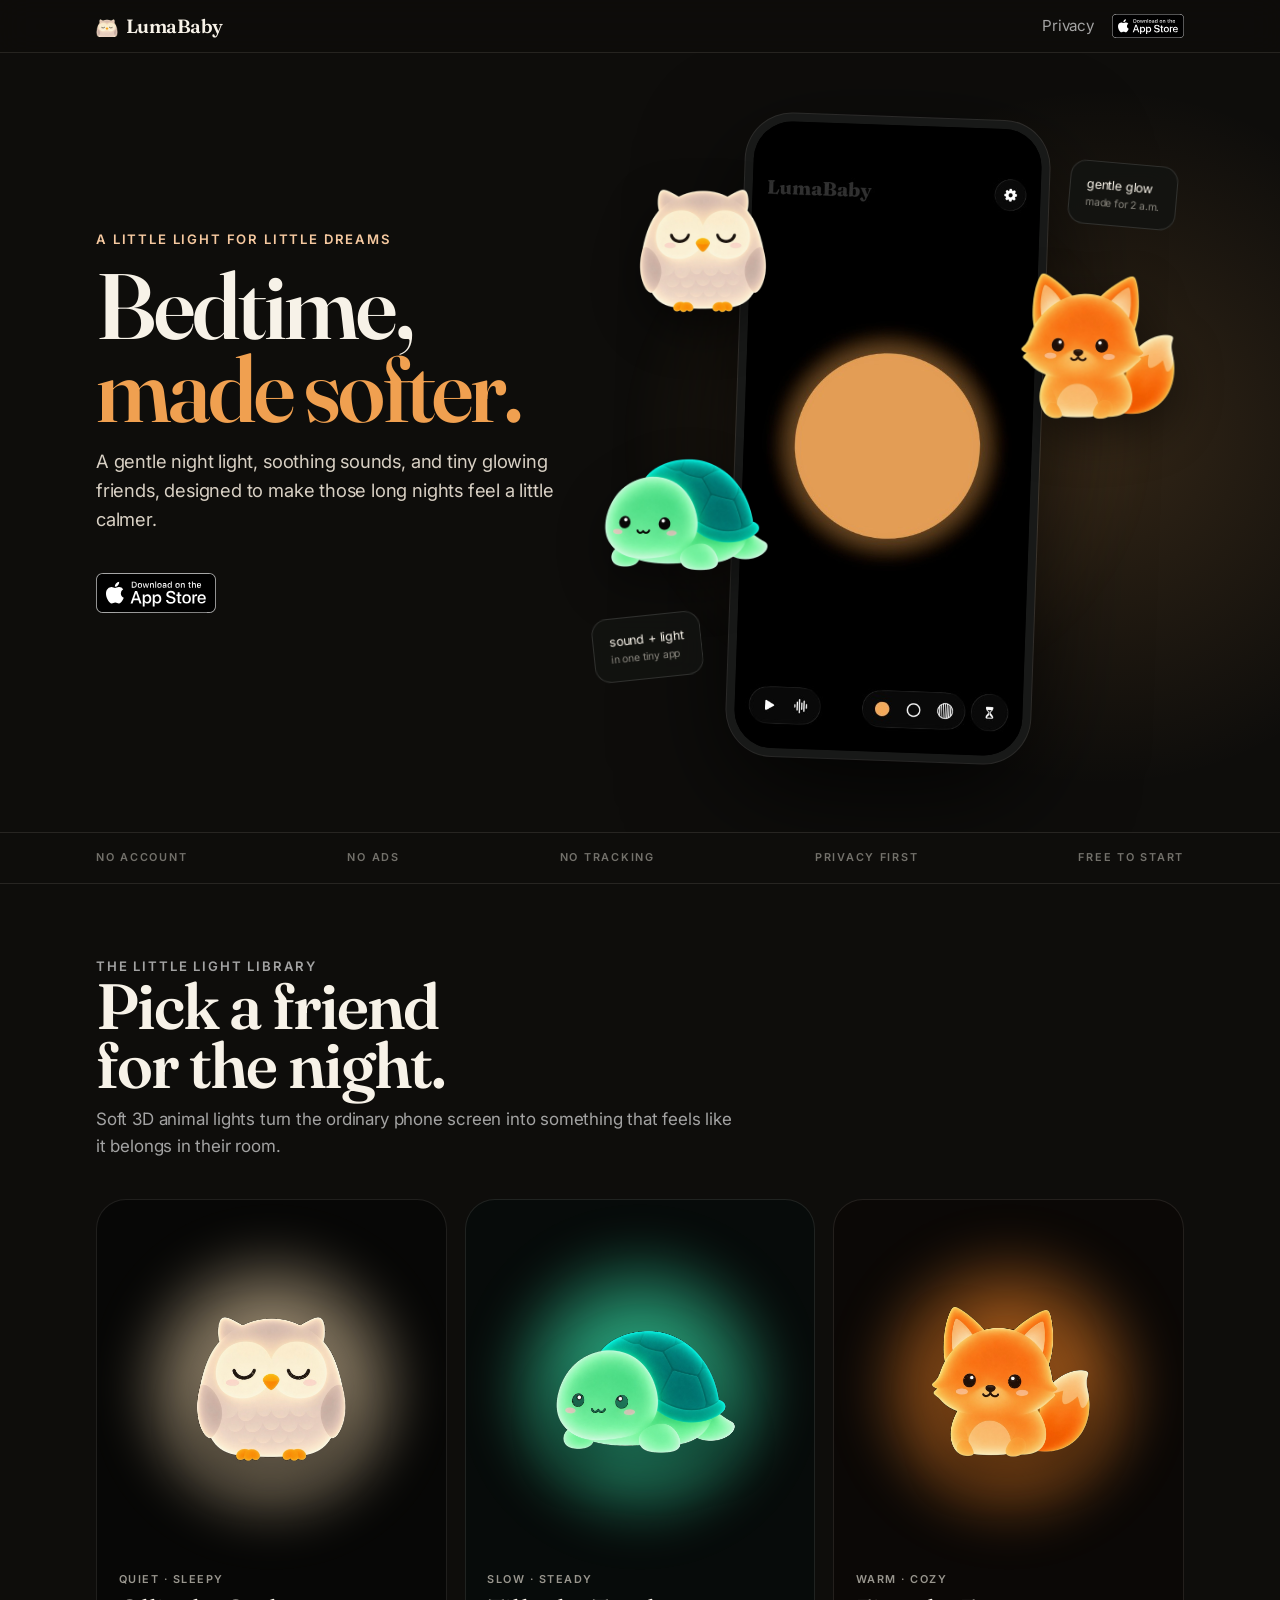
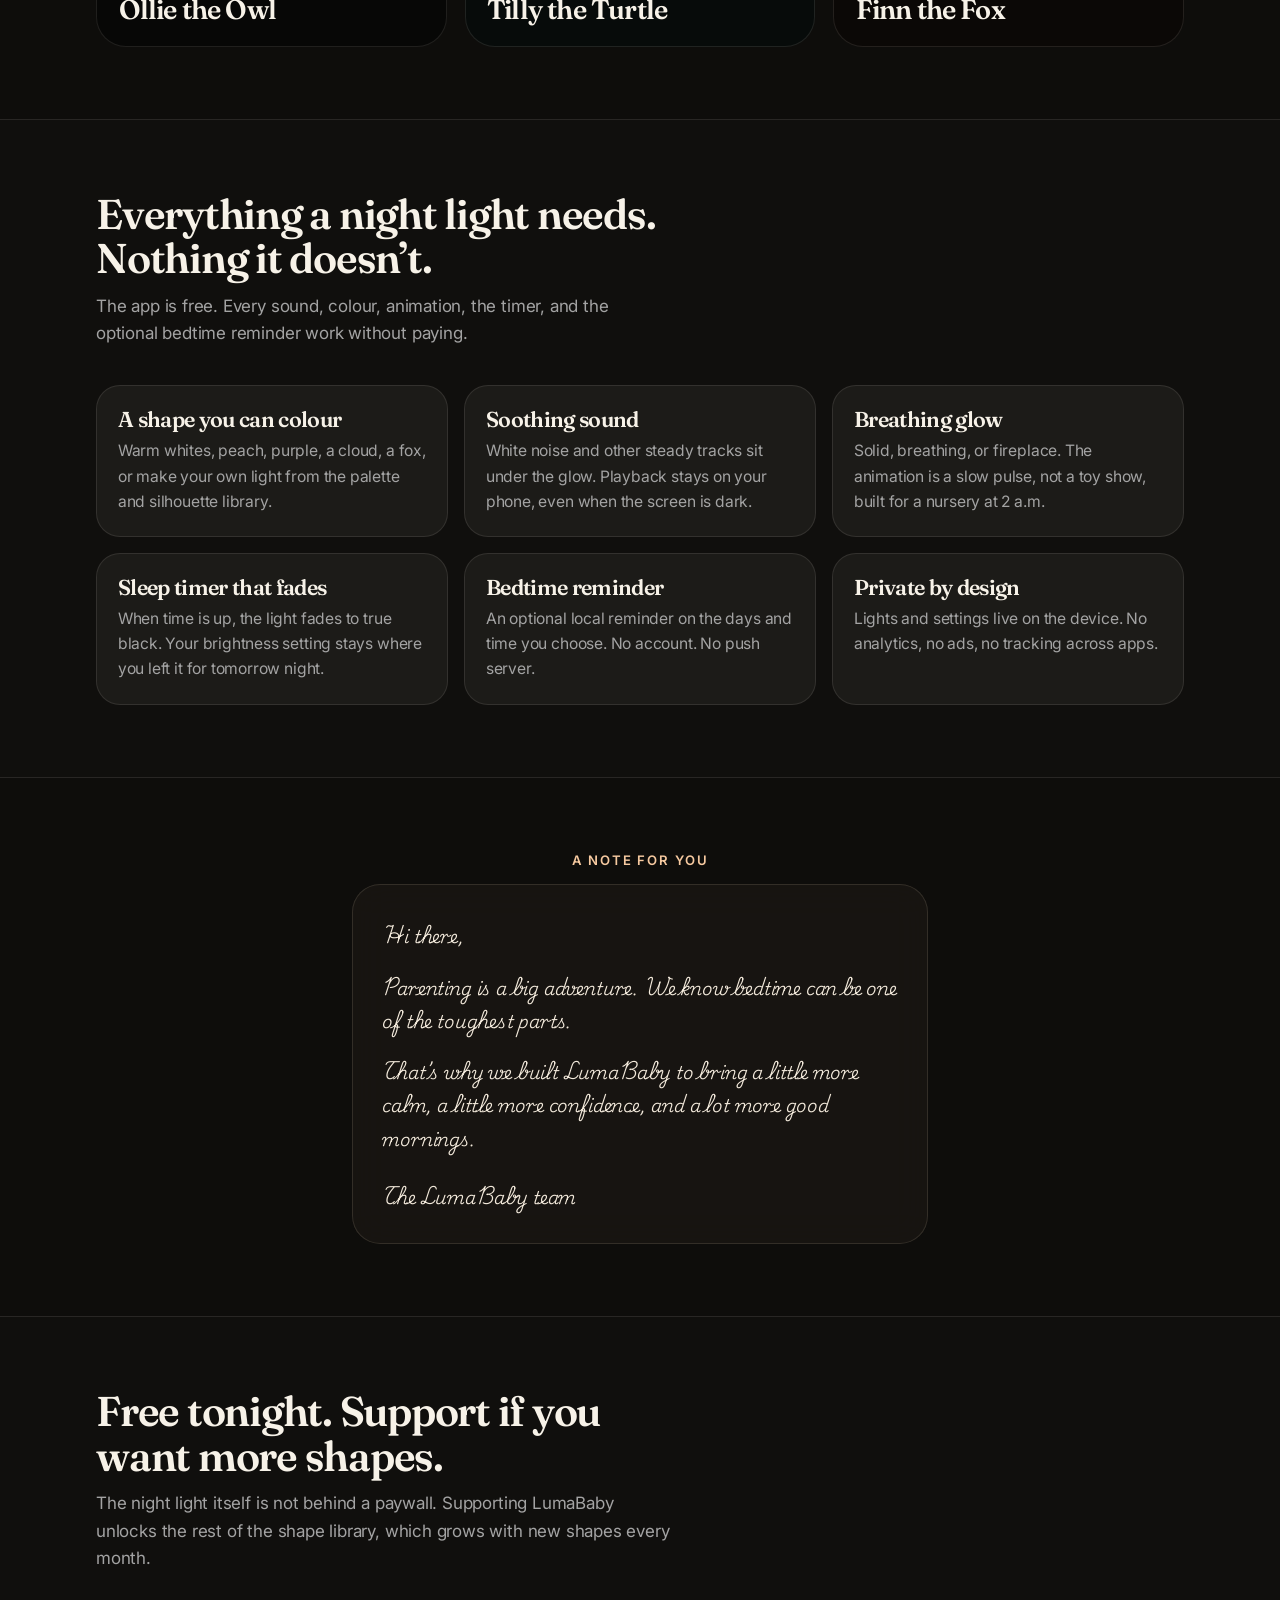
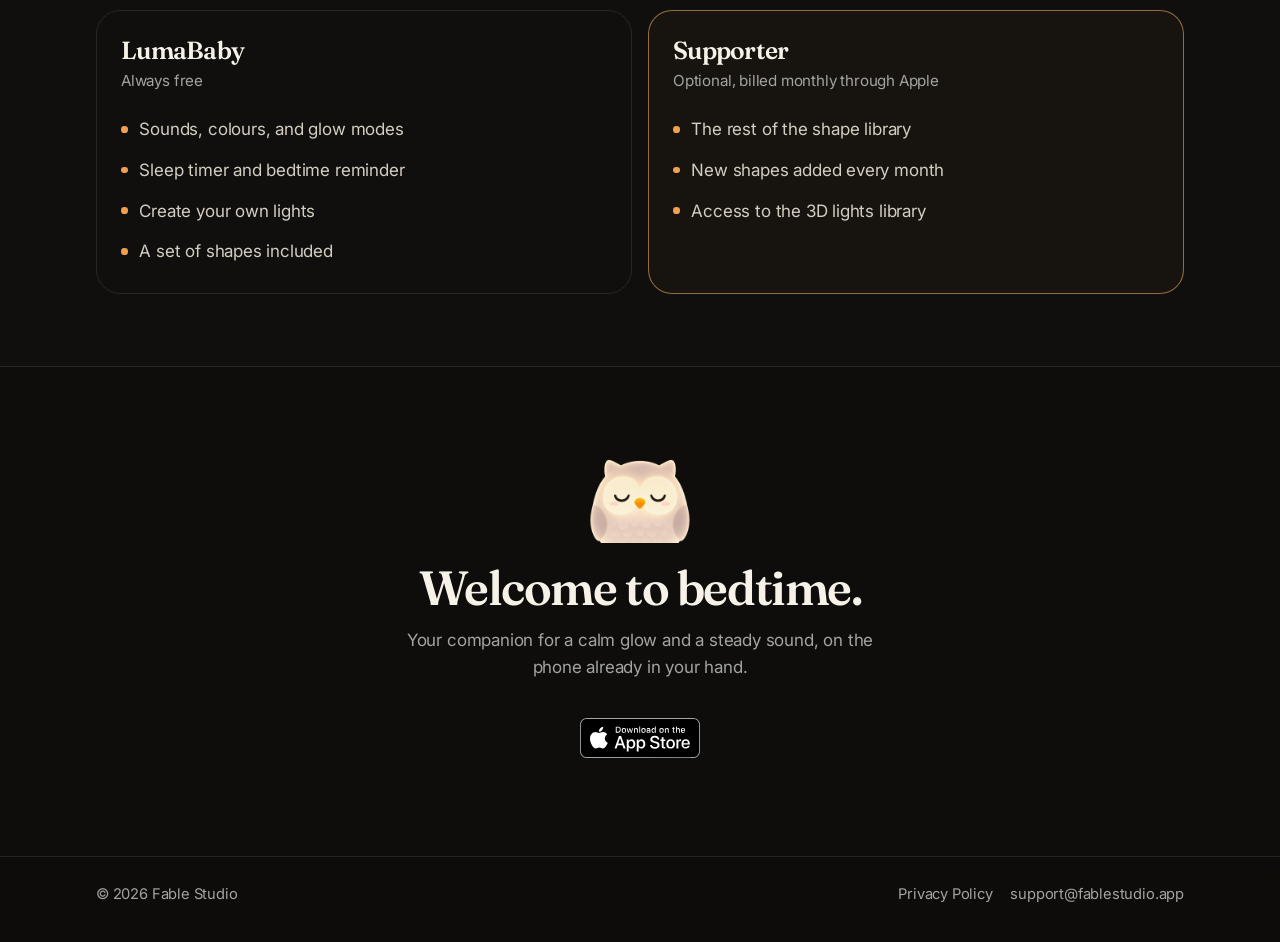
==== index.html @ 396ee6a3 "Redesign the landing hero and animal lights. Give bedtime a calmer first impression with floating fr" ====
<!DOCTYPE html>
<html lang="en">
<head>
  <meta charset="utf-8">
  <meta name="viewport" content="width=device-width, initial-scale=1">
  <title>LumaBaby. A night light for babies</title>
  <meta name="description" content="A glowing shape you can colour, soothing sounds, a breathing glow, and a sleep timer that fades to black. Free on iPhone, with no account and no ads.">
  <meta name="theme-color" content="#0E0D0B">
  <meta property="og:title" content="LumaBaby. A night light for babies">
  <meta property="og:description" content="A calm glow and steady sound for bedtime. Free, with an optional monthly way to support the app.">
  <meta property="og:type" content="website">
  <link rel="icon" type="image/png" href="images/logo-owl.png">
  <link rel="apple-touch-icon" href="images/logo-owl.png">
  <link rel="preconnect" href="https://fonts.googleapis.com">
  <link rel="preconnect" href="https://fonts.gstatic.com" crossorigin>
  <link href="https://fonts.googleapis.com/css2?family=Fraunces:opsz,wght@9..144,500;9..144,600;9..144,700&family=Playwrite+MX:wght@100..400&family=Inter:wght@400;500;600&display=swap" rel="stylesheet">
  <link rel="stylesheet" href="css/styles.css?v=hero7">
</head>
<body>
  <a class="skip" href="#main">Skip to content</a>
  <header class="site-header">
    <div class="wrap nav">
      <a class="wordmark" href="./">
        <img class="logo" src="images/logo-owl.png" width="1024" height="1024" alt="">
        <span class="wordmark-text">LumaBaby</span>
      </a>
      <nav class="nav-links" aria-label="Primary">
        <a href="privacy/">Privacy</a>
        <a class="as-badge as-badge-nav" href="https://apps.apple.com/app/id6811007773" aria-label="Download on the App Store">
          <img src="images/download-on-the-app-store.svg" width="120" height="40" alt="">
        </a>
      </nav>
    </div>
  </header>

  <main id="main">
    <section class="hero">
      <div class="wrap hero-grid">
        <div>
          <p class="kicker">A little light for little dreams</p>
          <h1>Bedtime,<br><em>made softer.</em></h1>
          <p class="lede">A gentle night light, soothing sounds, and tiny glowing friends, designed to make those long nights feel a little calmer.</p>
          <div class="hero-actions">
            <a class="as-badge" href="https://apps.apple.com/app/id6811007773" aria-label="Download on the App Store">
              <img src="images/download-on-the-app-store.svg" width="120" height="40" alt="">
            </a>
          </div>
        </div>
        <div class="hero-art">
          <div class="halo" aria-hidden="true"></div>
          <img class="animal owl" src="images/light-owl.png" width="800" height="800" alt="">
          <img class="animal fox" src="images/light-fox.png" width="800" height="800" alt="">
          <img class="animal turtle" src="images/light-turtle.png" width="800" height="800" alt="">
          <div class="sticker s1" aria-hidden="true">gentle glow<br><small>made for 2 a.m.</small></div>
          <div class="sticker s2" aria-hidden="true">sound + light<br><small>in one tiny app</small></div>
          <figure class="device app">
            <img src="images/app-light.png" width="470" height="1024" alt="LumaBaby on iPhone: a warm orange glow on a black screen, with sound, colour, and sleep timer controls.">
          </figure>
        </div>
      </div>
    </section>

    <div class="strip">
      <div class="wrap strip-in">
        <span>No account</span>
        <span>No ads</span>
        <span>No tracking</span>
        <span>Privacy first</span>
        <span>Free to start</span>
      </div>
    </div>

    <section class="section lights" id="lights">
      <div class="wrap">
        <div class="section-head lights-head">
          <p class="kicker">The little light library</p>
          <h2>Pick a friend<br>for the night.</h2>
          <p>Soft 3D animal lights turn the ordinary phone screen into something that feels like it belongs in their room.</p>
        </div>
        <div class="light-grid">
          <article class="light-card light-card-owl">
            <img src="images/light-owl.png" width="800" height="800" alt="Glowing owl night light">
            <div class="light-info">
              <span>Quiet · sleepy</span>
              <h3>Ollie the Owl</h3>
            </div>
          </article>
          <article class="light-card light-card-turtle">
            <img src="images/light-turtle.png" width="800" height="800" alt="Glowing turtle night light">
            <div class="light-info">
              <span>Slow · steady</span>
              <h3>Tilly the Turtle</h3>
            </div>
          </article>
          <article class="light-card light-card-fox">
            <img src="images/light-fox.png" width="800" height="800" alt="Glowing fox night light">
            <div class="light-info">
              <span>Warm · cozy</span>
              <h3>Finn the Fox</h3>
            </div>
          </article>
        </div>
      </div>
    </section>

    <section class="section section-alt" id="features">
      <div class="wrap">
        <div class="section-head">
          <h2>Everything a night light needs. Nothing it doesn’t.</h2>
          <p>The app is free. Every sound, colour, animation, the timer, and the optional bedtime reminder work without paying.</p>
        </div>
        <div class="features">
          <article class="card">
            <h3>A shape you can colour</h3>
            <p>Warm whites, peach, purple, a cloud, a fox, or make your own light from the palette and silhouette library.</p>
          </article>
          <article class="card">
            <h3>Soothing sound</h3>
            <p>White noise and other steady tracks sit under the glow. Playback stays on your phone, even when the screen is dark.</p>
          </article>
          <article class="card">
            <h3>Breathing glow</h3>
            <p>Solid, breathing, or fireplace. The animation is a slow pulse, not a toy show, built for a nursery at 2 a.m.</p>
          </article>
          <article class="card">
            <h3>Sleep timer that fades</h3>
            <p>When time is up, the light fades to true black. Your brightness setting stays where you left it for tomorrow night.</p>
          </article>
          <article class="card">
            <h3>Bedtime reminder</h3>
            <p>An optional local reminder on the days and time you choose. No account. No push server.</p>
          </article>
          <article class="card">
            <h3>Private by design</h3>
            <p>Lights and settings live on the device. No analytics, no ads, no tracking across apps.</p>
          </article>
        </div>
      </div>
    </section>

    <section class="section" id="how">
      <div class="wrap letter">
        <p class="kicker">A note for you</p>
        <aside class="letter-card">
          <p>Hi there,</p>
          <p>Parenting is a big adventure. We know bedtime can be one of the toughest parts.</p>
          <p>That’s why we built LumaBaby to bring a little more calm, a little more confidence, and a lot more good mornings.</p>
          <p class="sign">The LumaBaby team</p>
        </aside>
      </div>
    </section>

    <section class="section section-alt" id="support">
      <div class="wrap">
        <div class="section-head">
          <h2>Free tonight. Support if you want more shapes.</h2>
          <p>The night light itself is not behind a paywall. Supporting LumaBaby unlocks the rest of the shape library, which grows with new shapes every month.</p>
        </div>
        <div class="pricing">
          <article class="price-card">
            <h3>LumaBaby</h3>
            <p class="tag">Always free</p>
            <ul class="split-list">
              <li>Sounds, colours, and glow modes</li>
              <li>Sleep timer and bedtime reminder</li>
              <li>Create your own lights</li>
              <li>A set of shapes included</li>
            </ul>
          </article>
          <article class="price-card is-featured">
            <h3>Supporter</h3>
            <p class="tag">Optional, billed monthly through Apple</p>
            <ul class="split-list">
              <li>The rest of the shape library</li>
              <li>New shapes added every month</li>
              <li>Access to the 3D lights library</li>
            </ul>
          </article>
        </div>
      </div>
    </section>

    <section class="cta-band">
      <div class="wrap">
        <img class="cta-owl" src="images/logo-owl.png" width="1024" height="1024" alt="">
        <h2>Welcome to bedtime.</h2>
        <p>Your companion for a calm glow and a steady sound, on the phone already in your hand.</p>
        <a class="as-badge" href="https://apps.apple.com/app/id6811007773" aria-label="Download on the App Store">
          <img src="images/download-on-the-app-store.svg" width="120" height="40" alt="">
        </a>
      </div>
    </section>
  </main>

  <footer class="site-footer">
    <div class="wrap footer-row">
      <span>© 2026 Fable Studio</span>
      <nav aria-label="Footer">
        <a href="privacy/">Privacy Policy</a>
        <a href="mailto:support@fablestudio.app">support@fablestudio.app</a>
      </nav>
    </div>
  </footer>
</body>
</html>
---- css/styles.css ----
:root {
  color-scheme: dark;
  --bg: #0e0d0b;
  --bg-raise: #1c1b18;
  --ink: #f7f2e8;
  --muted: #a3a3a3;
  --peach: #f6c9a0;
  --orange: #f0a050;
  --cta: #ffb463;
  --cream: #f5e6c8;
  --line: rgba(247, 242, 232, 0.1);
  --radius: 24px;
  --max: 68rem;
  --measure: 38rem;
}

*,
*::before,
*::after {
  box-sizing: border-box;
}

html {
  scroll-behavior: smooth;
}

body {
  margin: 0;
  min-height: 100vh;
  background: var(--bg);
  color: var(--ink);
  font-family: Inter, ui-sans-serif, system-ui, -apple-system, sans-serif;
  font-size: 1.0625rem;
  line-height: 1.6;
  letter-spacing: -0.011em;
}

img {
  max-width: 100%;
  height: auto;
}

a {
  color: var(--peach);
  text-decoration-thickness: 1px;
  text-underline-offset: 0.18em;
}

a:hover {
  color: var(--cream);
}

.skip {
  position: absolute;
  left: 0.75rem;
  top: -3rem;
  z-index: 20;
  background: var(--cta);
  color: #1a1208;
  padding: 0.5rem 0.8rem;
  border-radius: 8px;
}

.skip:focus {
  top: 0.75rem;
}

.wrap {
  width: min(var(--max), calc(100% - 2.5rem));
  margin-inline: auto;
}

.site-header,
.site-footer {
  background: rgba(14, 13, 11, 0.72);
  backdrop-filter: blur(16px);
}

.site-header {
  position: sticky;
  top: 0;
  z-index: 10;
  border-bottom: 1px solid var(--line);
}

.nav {
  display: flex;
  align-items: center;
  justify-content: space-between;
  gap: 1rem;
  min-height: 3.25rem;
}

.wordmark {
  display: inline-flex;
  align-items: center;
  gap: 0.5rem;
  color: inherit;
  text-decoration: none;
  font-family: Fraunces, "Iowan Old Style", Georgia, serif;
  font-optical-sizing: auto;
  font-size: 1.2rem;
  font-weight: 600;
  letter-spacing: -0.03em;
  line-height: 1;
}

.wordmark-text {
  display: block;
  line-height: 1;
  translate: 0 0.04em;
}

.wordmark:hover {
  color: inherit;
}

.logo {
  display: block;
  flex-shrink: 0;
  width: 22px;
  height: 22px;
  object-fit: contain;
}

.nav-links {
  display: flex;
  align-items: center;
  gap: 1.15rem;
}

.nav-links a:not(.as-badge) {
  display: inline-flex;
  align-items: center;
  color: var(--muted);
  text-decoration: none;
  font-size: 0.95rem;
  line-height: 1;
}

.nav-links a:not(.as-badge):hover {
  color: var(--ink);
}

.as-badge {
  display: inline-block;
  line-height: 0;
  padding: 10px;
}

.as-badge img {
  display: block;
  height: 40px;
  width: auto;
}

.as-badge-nav {
  display: flex;
  align-items: center;
  padding: 0;
  line-height: 0;
}

.as-badge-nav img {
  display: block;
  height: 24px;
}

.btn {
  display: inline-flex;
  align-items: center;
  justify-content: center;
  gap: 0.45rem;
  min-height: 3rem;
  padding: 0.7rem 1.15rem;
  border: 0;
  border-radius: 999px;
  background: var(--cta);
  color: #1a1208;
  font: inherit;
  font-weight: 600;
  font-size: 0.95rem;
  text-decoration: none;
  letter-spacing: -0.02em;
}

.btn:hover {
  color: #1a1208;
  filter: brightness(1.06);
}

.btn-ghost {
  background: transparent;
  color: var(--ink);
  box-shadow: inset 0 0 0 1.5px rgba(255, 255, 255, 0.22);
}

.btn-ghost:hover {
  color: var(--ink);
  background: rgba(255, 255, 255, 0.04);
}

.hero {
  position: relative;
  overflow: hidden;
  padding: 4.5rem 0 5rem;
}

.hero::after {
  content: "";
  position: absolute;
  right: -12rem;
  top: 1rem;
  width: 46rem;
  height: 46rem;
  border-radius: 50%;
  background: radial-gradient(circle, rgba(239, 166, 83, 0.16), transparent 67%);
  pointer-events: none;
}

.hero-grid {
  display: grid;
  grid-template-columns: 0.88fr 1.12fr;
  gap: 2rem;
  align-items: center;
  position: relative;
  z-index: 1;
}

.kicker {
  margin: 0 0 0.85rem;
  color: var(--peach);
  font-size: 0.82rem;
  font-weight: 600;
  letter-spacing: 0.14em;
  text-transform: uppercase;
}

h1,
h2,
h3 {
  font-family: Fraunces, "Iowan Old Style", Georgia, serif;
  font-optical-sizing: auto;
  font-weight: 600;
  letter-spacing: -0.03em;
  line-height: 1.08;
}

h1 {
  margin: 0 0 1rem;
  font-size: clamp(3.1rem, 8vw, 5.8rem);
  line-height: 0.9;
  max-width: 12ch;
}

h1 em {
  font-style: normal;
  color: var(--orange);
}

.lede {
  margin: 0 0 1.75rem;
  max-width: 32rem;
  color: #d8d0c4;
  font-size: 1.15rem;
}

.hero-actions {
  display: flex;
  flex-wrap: wrap;
  align-items: center;
  justify-content: flex-start;
  gap: 0.75rem;
  margin: 0 0 1.6rem -10px;
}

.hero-art {
  position: relative;
  min-height: 38rem;
  display: flex;
  align-items: center;
  justify-content: center;
}

.halo {
  position: absolute;
  width: min(36rem, 92%);
  aspect-ratio: 1;
  border-radius: 50%;
  background: radial-gradient(circle, rgba(239, 166, 83, 0.22), rgba(239, 166, 83, 0.05) 43%, transparent 69%);
  filter: blur(8px);
}

.animal {
  position: absolute;
  z-index: 5;
  width: 11.5rem;
  max-width: none;
  height: auto;
  object-fit: contain;
  filter: drop-shadow(0 18px 24px rgba(0, 0, 0, 0.45));
  animation: float 6s ease-in-out infinite;
}

.animal.owl {
  width: 10.75rem;
  left: 1.5rem;
  top: 2.4rem;
}

.animal.fox {
  width: 12.25rem;
  right: -0.6rem;
  top: 8rem;
  animation-delay: -2s;
}

.animal.turtle {
  width: 11.5rem;
  left: -0.2rem;
  bottom: 9.4rem;
  animation-delay: -4s;
}

.sticker {
  position: absolute;
  z-index: 6;
  padding: 0.85rem 1rem;
  border: 1px solid rgba(255, 255, 255, 0.13);
  border-radius: 16px;
  background: rgba(18, 19, 17, 0.82);
  backdrop-filter: blur(14px);
  color: var(--ink);
  font-size: 0.78rem;
  line-height: 1.4;
}

.sticker small {
  color: #88857d;
}

.sticker.s1 {
  right: 0.4rem;
  top: 2.4rem;
  transform: rotate(5deg);
}

.sticker.s2 {
  left: 0;
  bottom: 4.6rem;
  transform: rotate(-6deg);
}

.device {
  position: relative;
  z-index: 4;
  margin: 0;
  width: min(18rem, 50%);
  border-radius: 2.4rem;
  overflow: hidden;
  background: #000;
  box-shadow:
    0 0 0 8px #181918,
    0 0 0 9px rgba(255, 255, 255, 0.13),
    0 35px 110px rgba(0, 0, 0, 0.82);
}

.app {
  transform: rotate(2deg);
}

.device img {
  display: block;
  width: 100%;
  height: auto;
}

.story-phones {
  display: grid;
  grid-template-columns: 1fr 1fr;
  justify-items: center;
  gap: 1.5rem 2rem;
  margin: 0 0 2.2rem;
}

.story-phones .device {
  width: min(18.5rem, 100%);
}

.steps {
  max-width: 36rem;
}

@keyframes float {
  0%,
  100% { transform: translateY(0) rotate(-2deg); }
  50% { transform: translateY(-15px) rotate(2deg); }
}

@keyframes card-glow {
  0%,
  100% {
    transform: translate(-50%, -50%) scale(0.86);
    opacity: 0.5;
  }
  50% {
    transform: translate(-50%, -50%) scale(1.14);
    opacity: 1;
  }
}

@media (prefers-reduced-motion: reduce) {
  .animal,
  .light-card::before {
    animation: none;
  }

  .light-card::before {
    transform: translate(-50%, -50%);
    opacity: 0.72;
  }
}

#main,
#features,
#how,
#lights,
#support {
  scroll-margin-top: 5rem;
}

.section {
  padding: 4.5rem 0;
}

.section-alt {
  border-top: 1px solid var(--line);
  border-bottom: 1px solid var(--line);
  background: #100f0d;
}

.section-head {
  max-width: 36rem;
  margin-bottom: 2.4rem;
}

.section-head h2 {
  margin: 0 0 0.7rem;
  font-size: clamp(1.9rem, 3.4vw, 2.6rem);
}

.section-head p {
  margin: 0;
  color: var(--muted);
}

.features {
  display: grid;
  grid-template-columns: repeat(3, 1fr);
  gap: 1rem;
}

.card {
  padding: 1.35rem 1.3rem 1.4rem;
  border: 1px solid var(--line);
  border-radius: var(--radius);
  background: var(--bg-raise);
}

.card h3 {
  margin: 0 0 0.45rem;
  font-size: 1.35rem;
}

.card p {
  margin: 0;
  color: var(--muted);
  font-size: 0.98rem;
}

.strip {
  border-top: 1px solid var(--line);
  border-bottom: 1px solid var(--line);
  padding: 1rem 0;
  color: #73716b;
  font-size: 0.68rem;
  font-weight: 600;
  letter-spacing: 0.16em;
  text-transform: uppercase;
}

.strip-in {
  display: flex;
  justify-content: space-between;
  flex-wrap: wrap;
  gap: 0.8rem 1.2rem;
}

.lights-head {
  max-width: 40rem;
}

.lights-head h2 {
  font-size: clamp(2.4rem, 5vw, 4.2rem);
  line-height: 0.92;
}

.light-grid {
  display: grid;
  grid-template-columns: repeat(3, 1fr);
  gap: 1.1rem;
}

.light-card {
  --glow: #ffe8c4;
  position: relative;
  height: 28rem;
  overflow: hidden;
  border-radius: 30px;
  border: 1px solid var(--line);
  background: #070706;
}

.light-card-owl {
  --glow: #ffe4b8;
}

.light-card-turtle {
  --glow: #3aefb4;
  background: #070b0a;
}

.light-card-fox {
  --glow: #ff8a28;
  background: #0b0806;
}

.light-card::before {
  content: "";
  position: absolute;
  z-index: 0;
  left: 50%;
  top: 42%;
  width: 84%;
  aspect-ratio: 1;
  border-radius: 50%;
  background: radial-gradient(circle, var(--glow) 0%, color-mix(in srgb, var(--glow) 42%, transparent) 42%, transparent 72%);
  filter: blur(22px);
  transform: translate(-50%, -50%);
  animation: card-glow 3.6s ease-in-out infinite;
  pointer-events: none;
}

.light-card img {
  position: absolute;
  z-index: 1;
  left: 50%;
  top: 42%;
  width: 58%;
  max-width: 13.5rem;
  height: auto;
  object-fit: contain;
  filter: drop-shadow(0 18px 22px rgba(0, 0, 0, 0.4));
  transform: translate(-50%, -50%);
  transition: transform 0.5s ease;
}

.light-card:hover img {
  transform: translate(-50%, calc(-50% - 8px)) scale(1.06);
}

.light-info {
  position: absolute;
  z-index: 2;
  left: 1.35rem;
  bottom: 1.3rem;
}

.light-info span {
  color: #99968e;
  font-size: 0.68rem;
  font-weight: 600;
  letter-spacing: 0.14em;
  text-transform: uppercase;
}

.light-info h3 {
  margin: 0.25rem 0 0;
  font-size: 1.7rem;
}

.letter {
  display: flex;
  flex-direction: column;
  align-items: center;
  text-align: center;
}

.letter-card {
  width: min(36rem, 100%);
  text-align: left;
  padding: 2.1rem 1.9rem 2rem;
  border-radius: 28px;
  background: rgba(28, 24, 20, 0.72);
  box-shadow: inset 0 0 0 1px rgba(245, 230, 200, 0.12);
  backdrop-filter: blur(18px);
  font-family: "Playwrite MX", "Segoe Script", "Bradley Hand", cursive;
  font-weight: 280;
  font-size: 1.12rem;
  line-height: 1.85;
}

.letter-card p {
  margin: 0 0 1.15rem;
  color: #f3eadc;
}

.letter-card .sign {
  margin: 1.6rem 0 0;
}

.split-list {
  display: grid;
  gap: 0.85rem;
  padding: 0;
  margin: 1.4rem 0 0;
  list-style: none;
}

.split-list li {
  padding-left: 1.15rem;
  position: relative;
  color: #d4cdc2;
}

.split-list li::before {
  content: "";
  position: absolute;
  left: 0;
  top: 0.62rem;
  width: 0.42rem;
  height: 0.42rem;
  border-radius: 50%;
  background: var(--orange);
}

.pricing {
  display: grid;
  grid-template-columns: 1fr 1fr;
  gap: 1rem;
}

.price-card {
  padding: 1.6rem 1.5rem 1.7rem;
  border-radius: var(--radius);
  border: 1px solid var(--line);
}

.price-card.is-featured {
  border-color: rgba(255, 180, 99, 0.55);
  background: #17140f;
}

.price-card h3 {
  margin: 0 0 0.35rem;
  font-size: 1.55rem;
}

.price-card .tag {
  margin: 0 0 1rem;
  color: var(--muted);
  font-size: 0.95rem;
}

.cta-owl {
  display: block;
  width: 6.5rem;
  height: 6.5rem;
  margin: 0 auto 1.2rem;
  object-fit: contain;
}

.cta-band {
  padding: 4.5rem 0 5rem;
  text-align: center;
}

.cta-band h2 {
  margin: 0 0 0.8rem;
  font-size: clamp(2rem, 4vw, 3rem);
}

.cta-band p {
  margin: 0 auto 1.5rem;
  max-width: 30rem;
  color: var(--muted);
}

.cta-band .as-badge {
  margin-top: 0.2rem;
}

.site-footer {
  border-top: 1px solid var(--line);
  padding: 1.6rem 0 2.2rem;
}

.footer-row {
  display: flex;
  flex-wrap: wrap;
  justify-content: space-between;
  gap: 0.8rem 1.5rem;
  color: var(--muted);
  font-size: 0.92rem;
}

.footer-row nav {
  display: flex;
  gap: 1.1rem;
}

.footer-row a {
  color: var(--muted);
  text-decoration: none;
}

.footer-row a:hover {
  color: var(--ink);
}

.legal {
  padding: 3.5rem 0 5rem;
}

.legal .wrap {
  width: min(var(--measure), calc(100% - 2.5rem));
}

.legal .meta {
  margin: 0 0 0.6rem;
  color: var(--muted);
  font-size: 0.92rem;
}

.legal h1 {
  font-size: clamp(2.2rem, 5vw, 3.2rem);
  margin-bottom: 1rem;
}

.legal h2 {
  margin: 2.1rem 0 0.55rem;
  font-size: 1.35rem;
}

.legal p {
  margin: 0 0 0.9rem;
  color: #d9d2c6;
}

@media (max-width: 860px) {
  .hero-grid,
  .story-phones,
  .pricing,
  .features,
  .light-grid {
    grid-template-columns: 1fr;
  }

  .hero {
    padding-top: 2.2rem;
  }

  .hero-art {
    min-height: 28rem;
    order: -1;
  }

  .animal.owl,
  .animal.fox,
  .animal.turtle {
    width: 7.25rem;
  }

  .animal.turtle {
    bottom: 7.2rem;
  }

  .device {
    width: min(15rem, 58%);
  }

  .light-card {
    height: 24rem;
  }
}
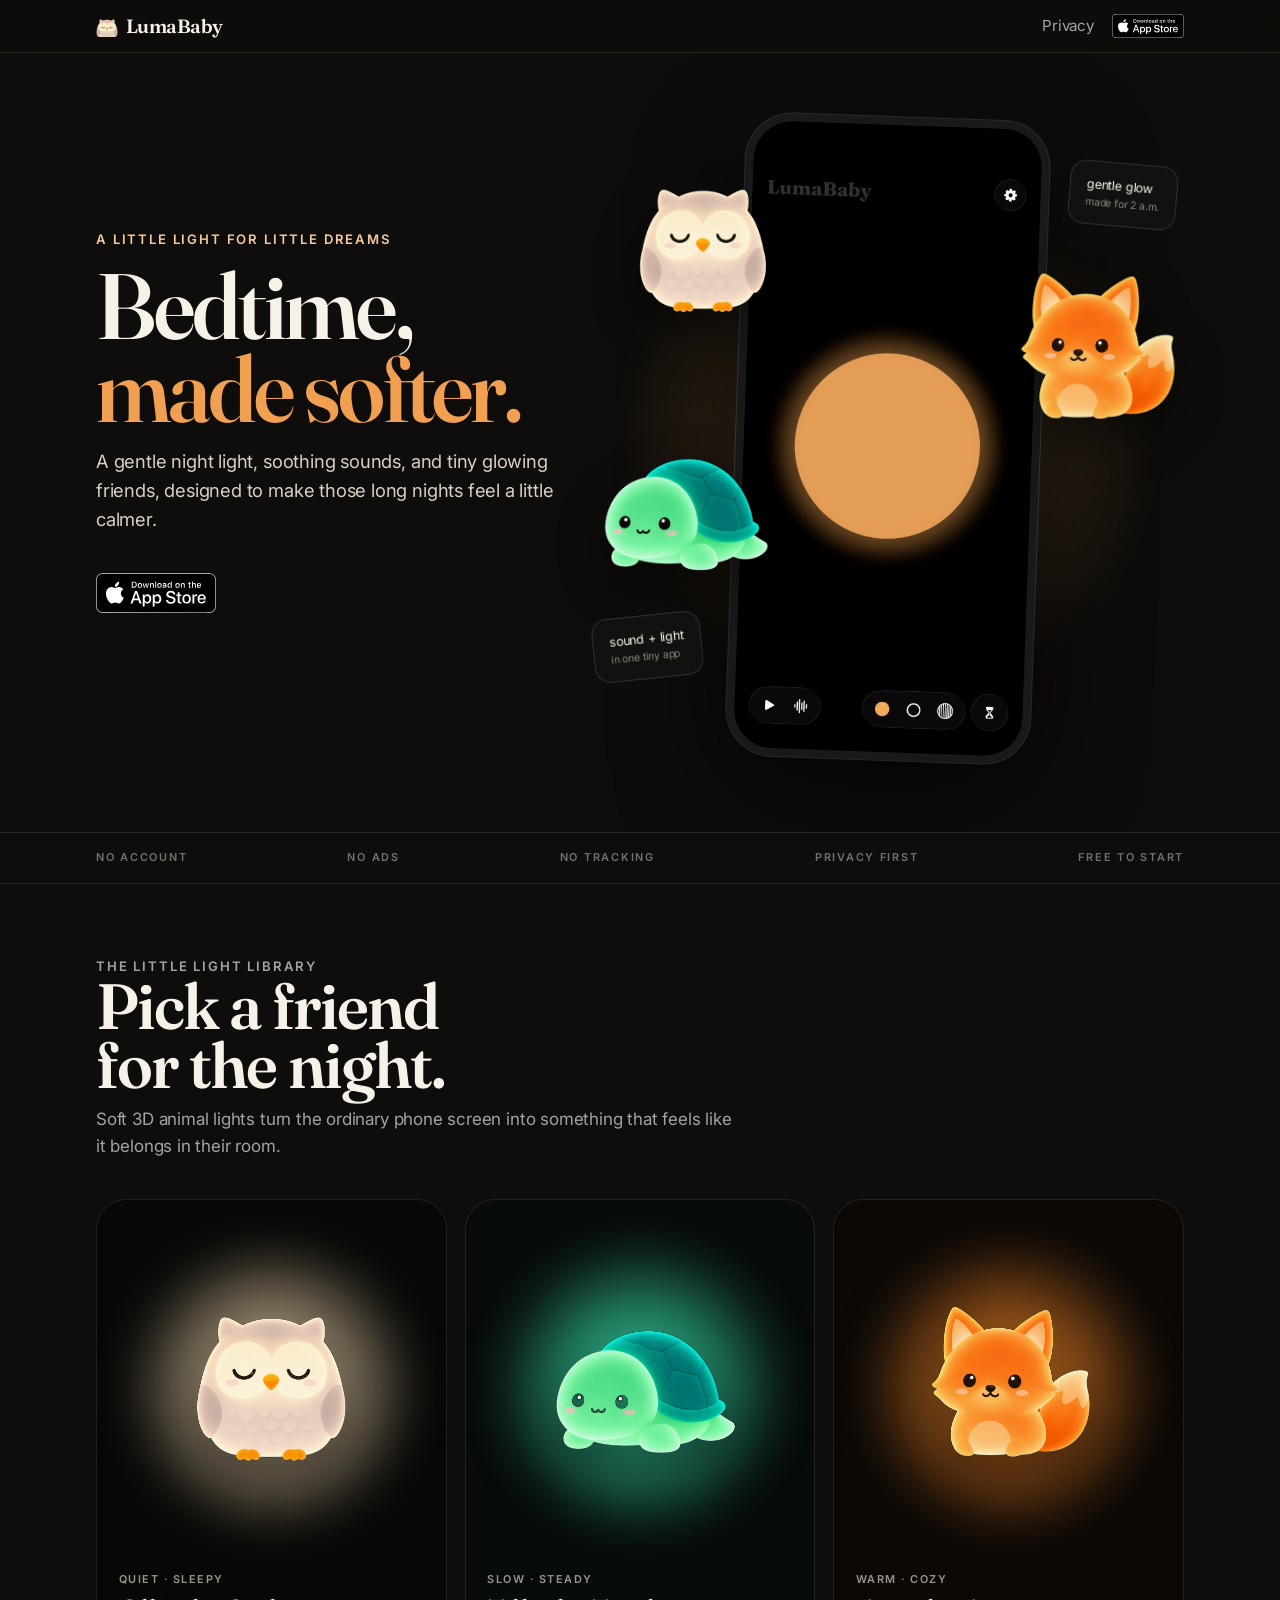
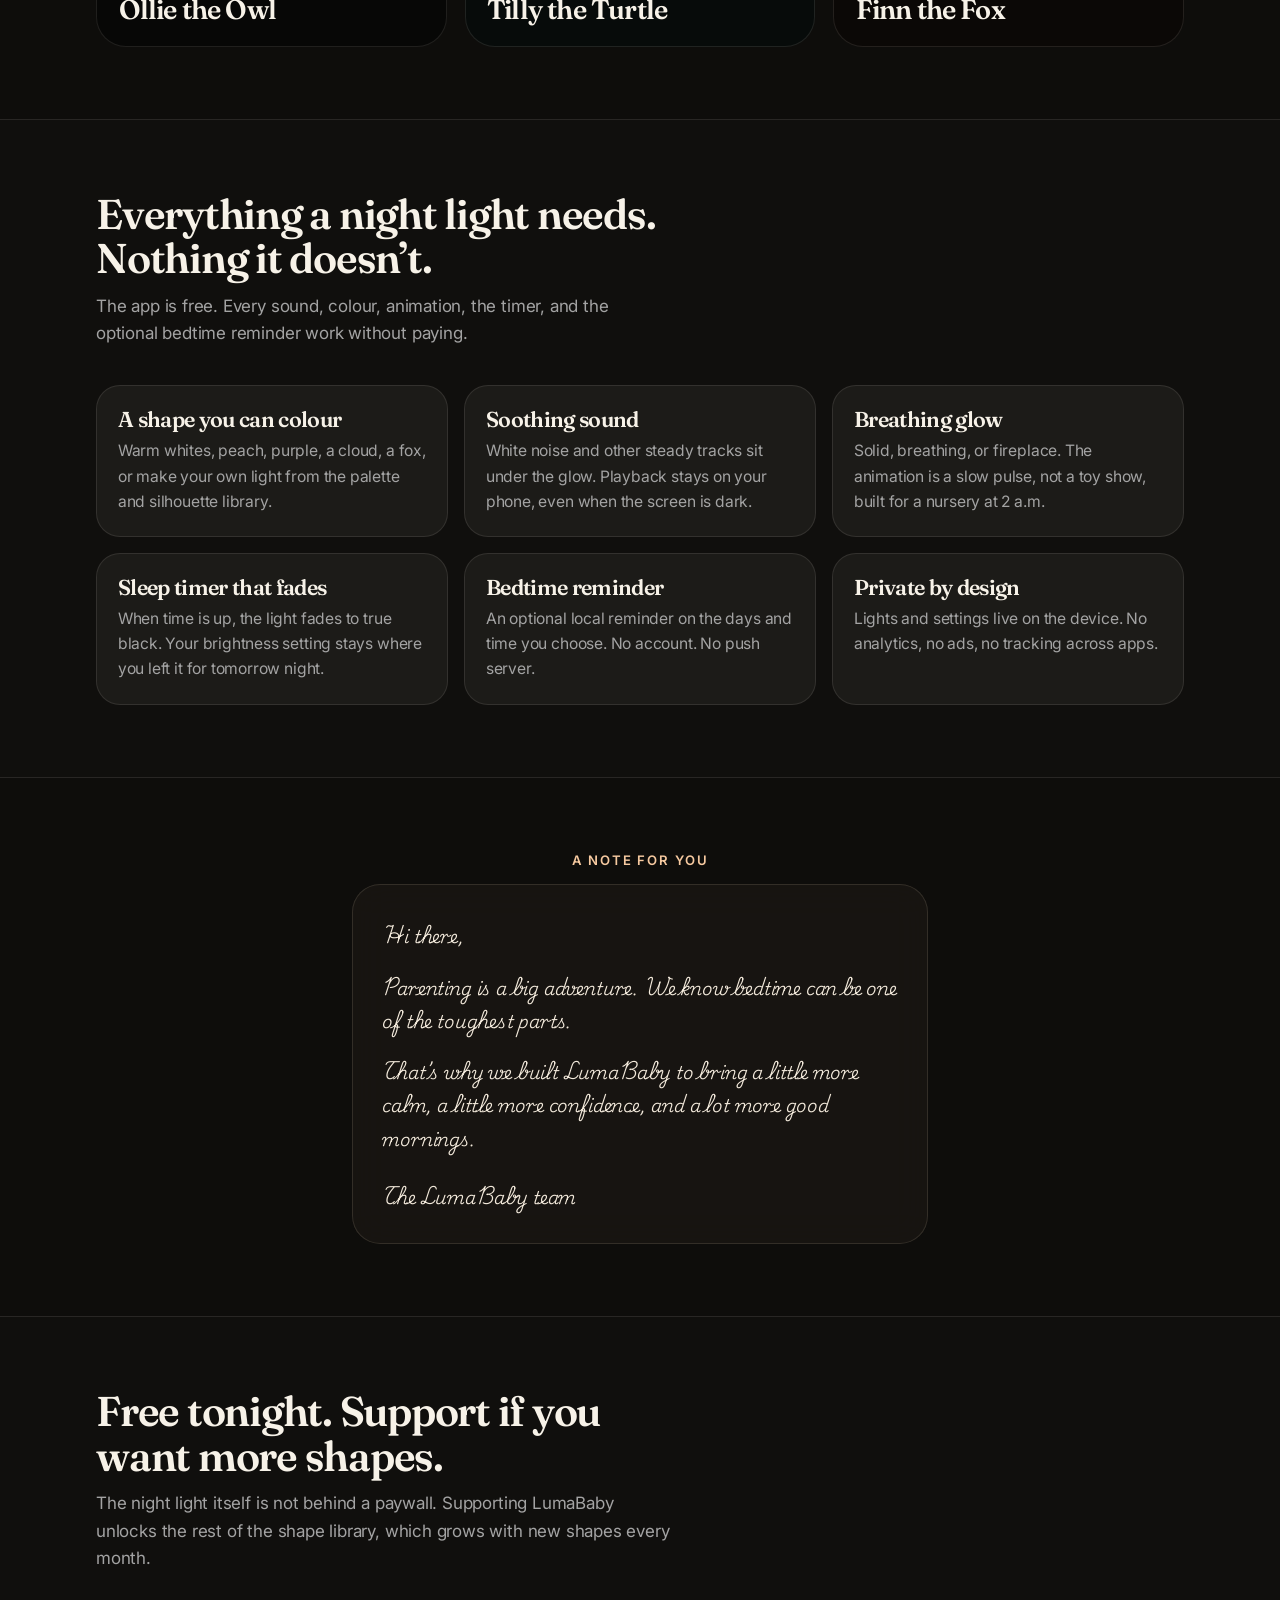
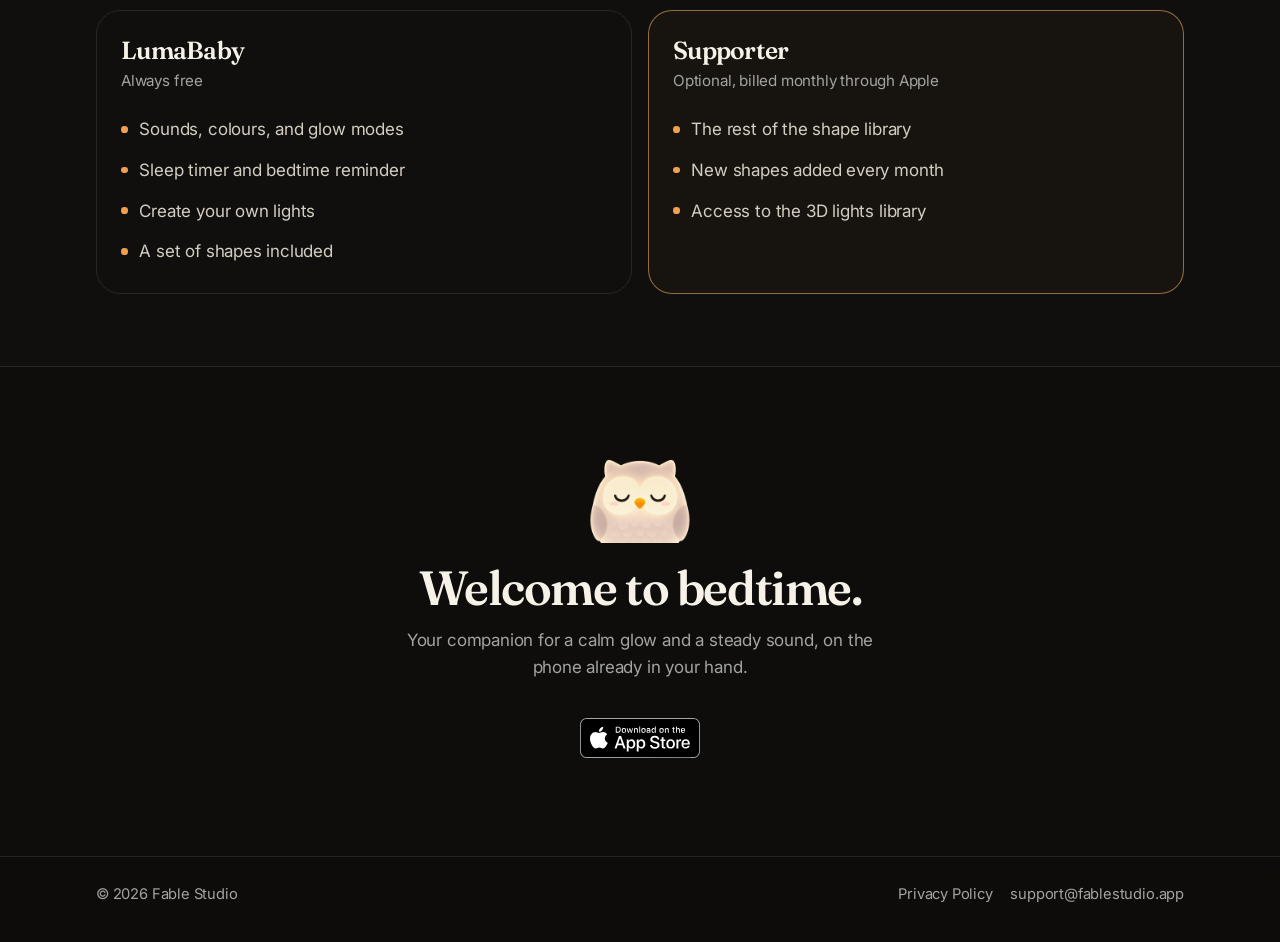
==== commit 74182d60: "Center the hero glow on the phone. Keep the warm halo, but pin it to the device so it no longer sits" ====
--- a/index.html
+++ b/index.html
@@ -3,18 +3,30 @@
 <head>
   <meta charset="utf-8">
   <meta name="viewport" content="width=device-width, initial-scale=1">
-  <title>LumaBaby. A night light for babies</title>
+  <title>LumaBaby - A night light app for babies</title>
   <meta name="description" content="A glowing shape you can colour, soothing sounds, a breathing glow, and a sleep timer that fades to black. Free on iPhone, with no account and no ads.">
   <meta name="theme-color" content="#0E0D0B">
-  <meta property="og:title" content="LumaBaby. A night light for babies">
+  <link rel="canonical" href="https://lumababy.fablestudio.app/">
+  <meta property="og:title" content="LumaBaby - A night light app for babies">
   <meta property="og:description" content="A calm glow and steady sound for bedtime. Free, with an optional monthly way to support the app.">
   <meta property="og:type" content="website">
+  <meta property="og:url" content="https://lumababy.fablestudio.app/">
+  <meta property="og:site_name" content="LumaBaby">
+  <meta property="og:image" content="https://lumababy.fablestudio.app/images/og-cover.jpg">
+  <meta property="og:image:type" content="image/jpeg">
+  <meta property="og:image:width" content="1200">
+  <meta property="og:image:height" content="675">
+  <meta property="og:image:alt" content="LumaBaby: a glowing owl night light beside a sleeping baby. Bedtime, made softer.">
+  <meta name="twitter:card" content="summary_large_image">
+  <meta name="twitter:title" content="LumaBaby - A night light app for babies">
+  <meta name="twitter:description" content="A calm glow and steady sound for bedtime. Free, with an optional monthly way to support the app.">
+  <meta name="twitter:image" content="https://lumababy.fablestudio.app/images/og-cover.jpg">
   <link rel="icon" type="image/png" href="images/logo-owl.png">
   <link rel="apple-touch-icon" href="images/logo-owl.png">
   <link rel="preconnect" href="https://fonts.googleapis.com">
   <link rel="preconnect" href="https://fonts.gstatic.com" crossorigin>
   <link href="https://fonts.googleapis.com/css2?family=Fraunces:opsz,wght@9..144,500;9..144,600;9..144,700&family=Playwrite+MX:wght@100..400&family=Inter:wght@400;500;600&display=swap" rel="stylesheet">
-  <link rel="stylesheet" href="css/styles.css?v=hero7">
+  <link rel="stylesheet" href="css/styles.css?v=rwd7">
 </head>
 <body>
   <a class="skip" href="#main">Skip to content</a>
--- a/css/styles.css
+++ b/css/styles.css
@@ -22,6 +22,7 @@
 
 html {
   scroll-behavior: smooth;
+  overflow-x: clip;
 }
 
 body {
@@ -206,18 +207,6 @@
   padding: 4.5rem 0 5rem;
 }
 
-.hero::after {
-  content: "";
-  position: absolute;
-  right: -12rem;
-  top: 1rem;
-  width: 46rem;
-  height: 46rem;
-  border-radius: 50%;
-  background: radial-gradient(circle, rgba(239, 166, 83, 0.16), transparent 67%);
-  pointer-events: none;
-}
-
 .hero-grid {
   display: grid;
   grid-template-columns: 0.88fr 1.12fr;
@@ -280,6 +269,20 @@
   display: flex;
   align-items: center;
   justify-content: center;
+}
+
+.hero-art::before {
+  content: "";
+  position: absolute;
+  z-index: 0;
+  left: 50%;
+  top: 50%;
+  width: min(36rem, 130%);
+  aspect-ratio: 1;
+  border-radius: 50%;
+  background: radial-gradient(circle, rgba(239, 166, 83, 0.2), transparent 68%);
+  transform: translate(-50%, -50%);
+  pointer-events: none;
 }
 
 .halo {
@@ -722,6 +725,7 @@
 .footer-row a {
   color: var(--muted);
   text-decoration: none;
+  overflow-wrap: anywhere;
 }
 
 .footer-row a:hover {
@@ -767,29 +771,98 @@
   }
 
   .hero {
-    padding-top: 2.2rem;
+    overflow: hidden;
+    padding-top: 1.6rem;
+    padding-bottom: 2.4rem;
   }
 
   .hero-art {
-    min-height: 28rem;
+    min-height: 0;
+    height: auto;
     order: -1;
+    overflow: visible;
+    padding: 2.8rem 0 2.2rem;
+  }
+
+  .sticker {
+    display: none;
   }
 
   .animal.owl,
   .animal.fox,
   .animal.turtle {
-    width: 7.25rem;
+    width: 5.75rem;
+  }
+
+  .animal.owl {
+    left: 0.2rem;
+    top: 1.4rem;
+  }
+
+  .animal.fox {
+    right: 0.15rem;
+    top: 7.2rem;
   }
 
   .animal.turtle {
-    bottom: 7.2rem;
+    left: 0.15rem;
+    bottom: 1.8rem;
   }
 
   .device {
-    width: min(15rem, 58%);
+    width: min(13rem, 52%);
+    border-radius: 1.2rem;
+    box-shadow:
+      0 0 0 5px #181918,
+      0 0 0 6px rgba(255, 255, 255, 0.13),
+      0 24px 70px rgba(0, 0, 0, 0.75);
+  }
+
+  .app {
+    transform: none;
+  }
+
+  .strip {
+    font-size: 0.62rem;
+    letter-spacing: 0.1em;
+  }
+
+  .strip-in {
+    justify-content: center;
+    gap: 0.55rem 1.15rem;
   }
 
   .light-card {
-    height: 24rem;
-  }
-}
+    height: 22rem;
+  }
+
+  .letter-card {
+    padding: 1.5rem 1.25rem 1.4rem;
+    font-size: 1.02rem;
+  }
+
+  .section {
+    padding: 3.4rem 0;
+  }
+}
+
+@media (min-width: 560px) and (max-width: 860px) {
+  .light-grid,
+  .features {
+    grid-template-columns: 1fr 1fr;
+  }
+}
+
+@media (max-width: 400px) {
+  .wrap {
+    width: calc(100% - 1.5rem);
+  }
+
+  .nav-links {
+    gap: 0.65rem;
+  }
+
+  .wordmark-text {
+    font-size: 1.08rem;
+  }
+}
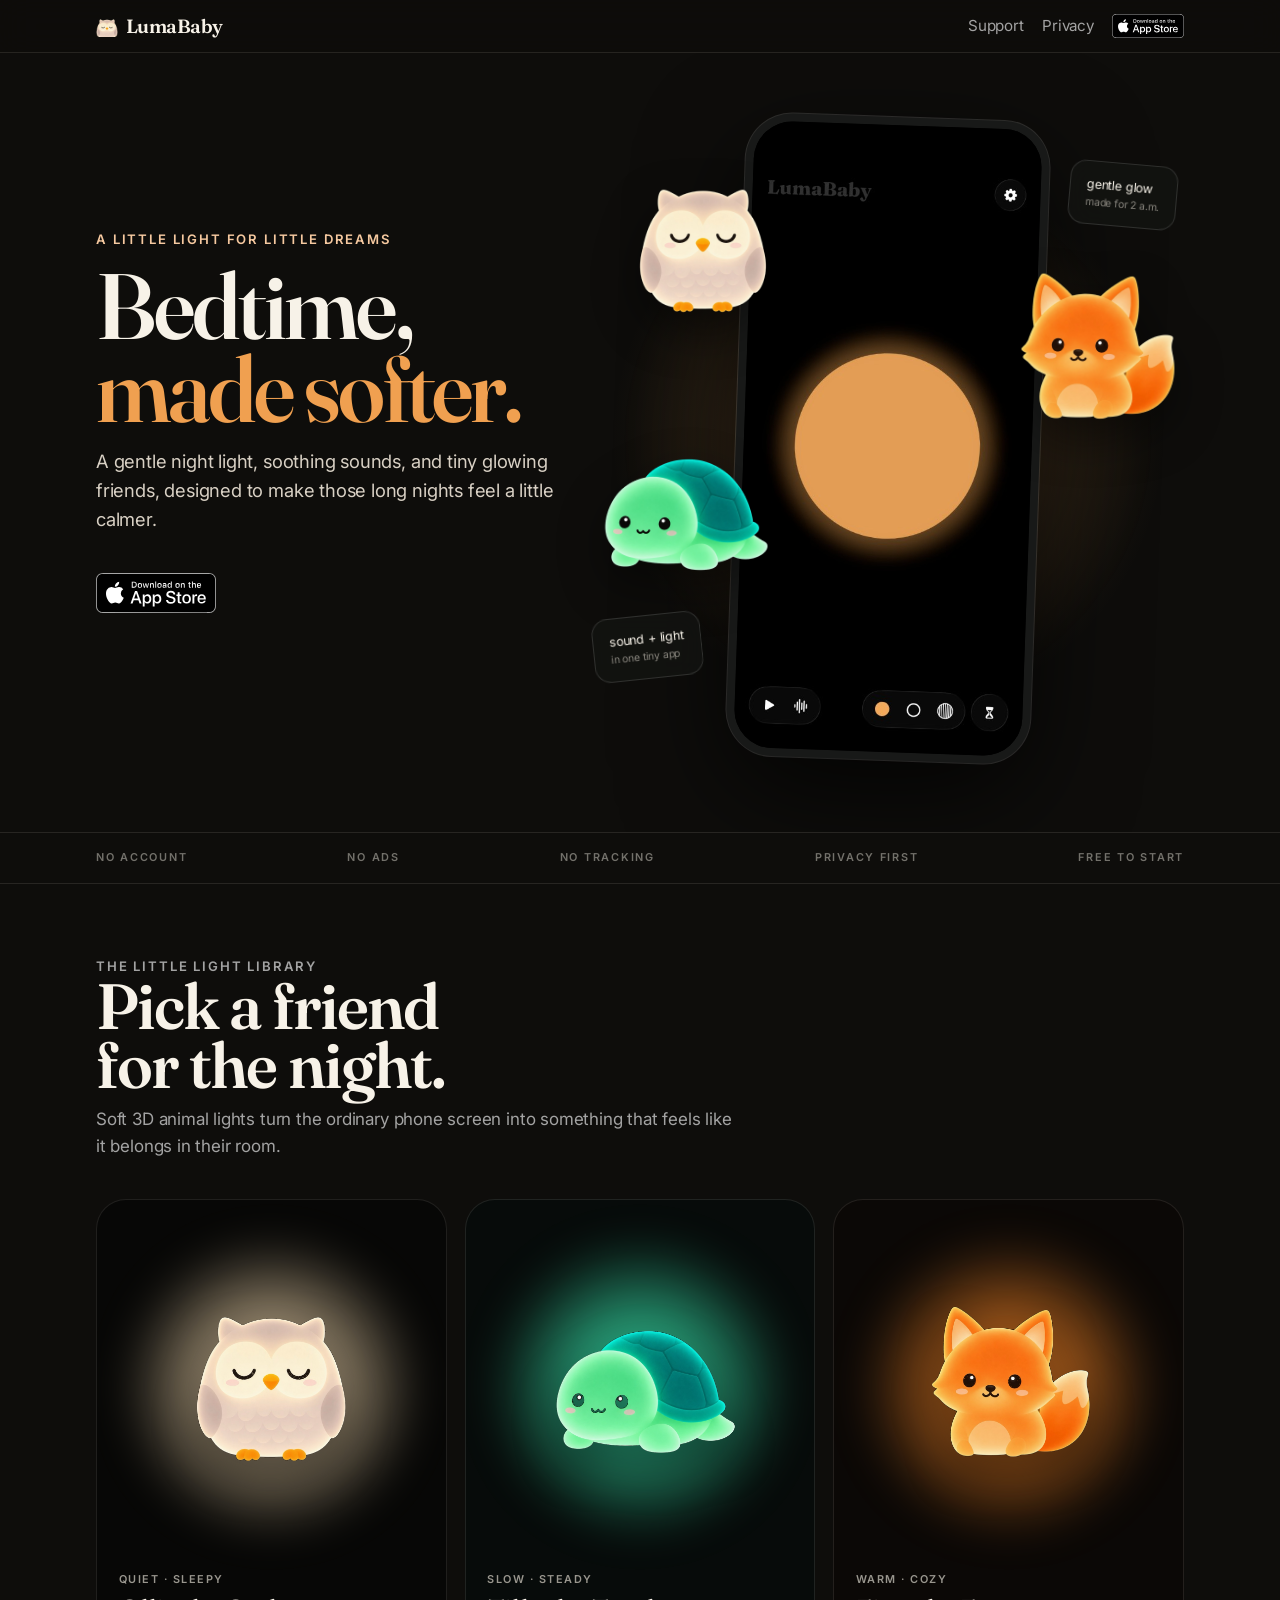
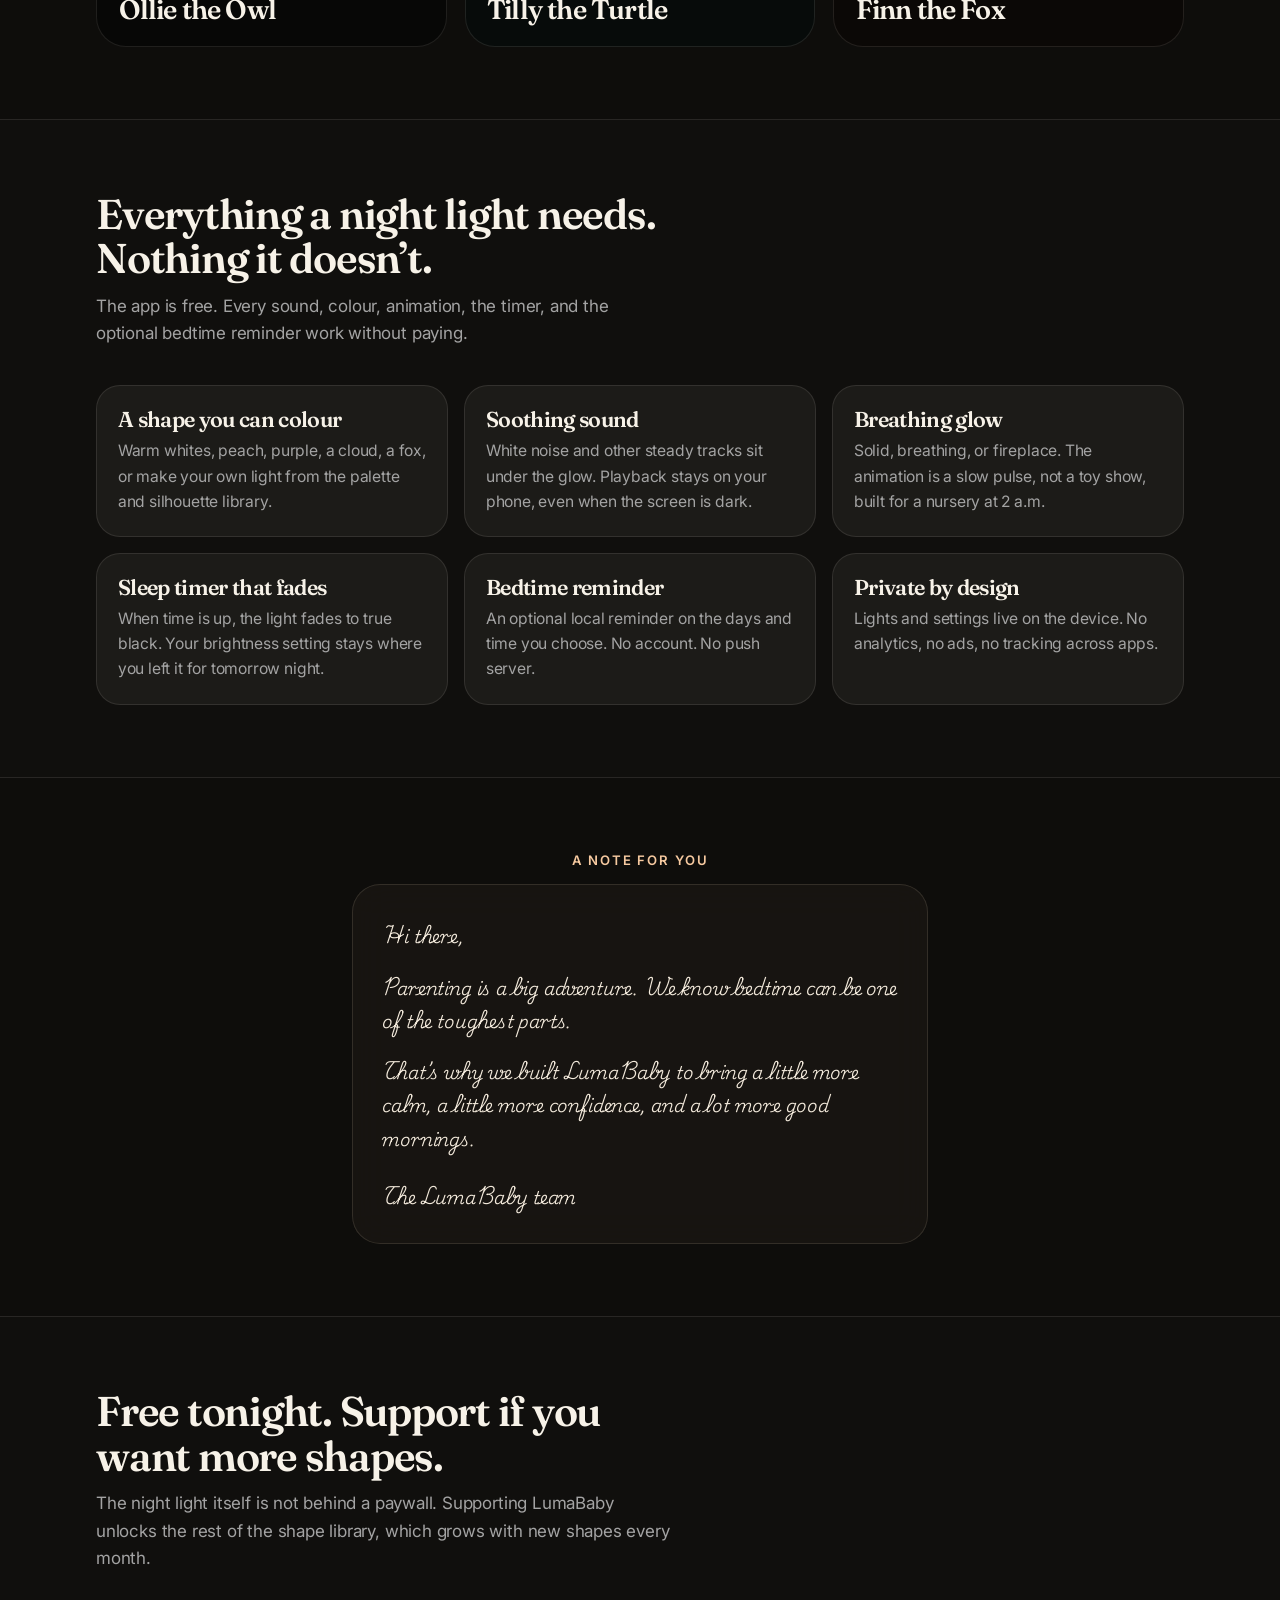
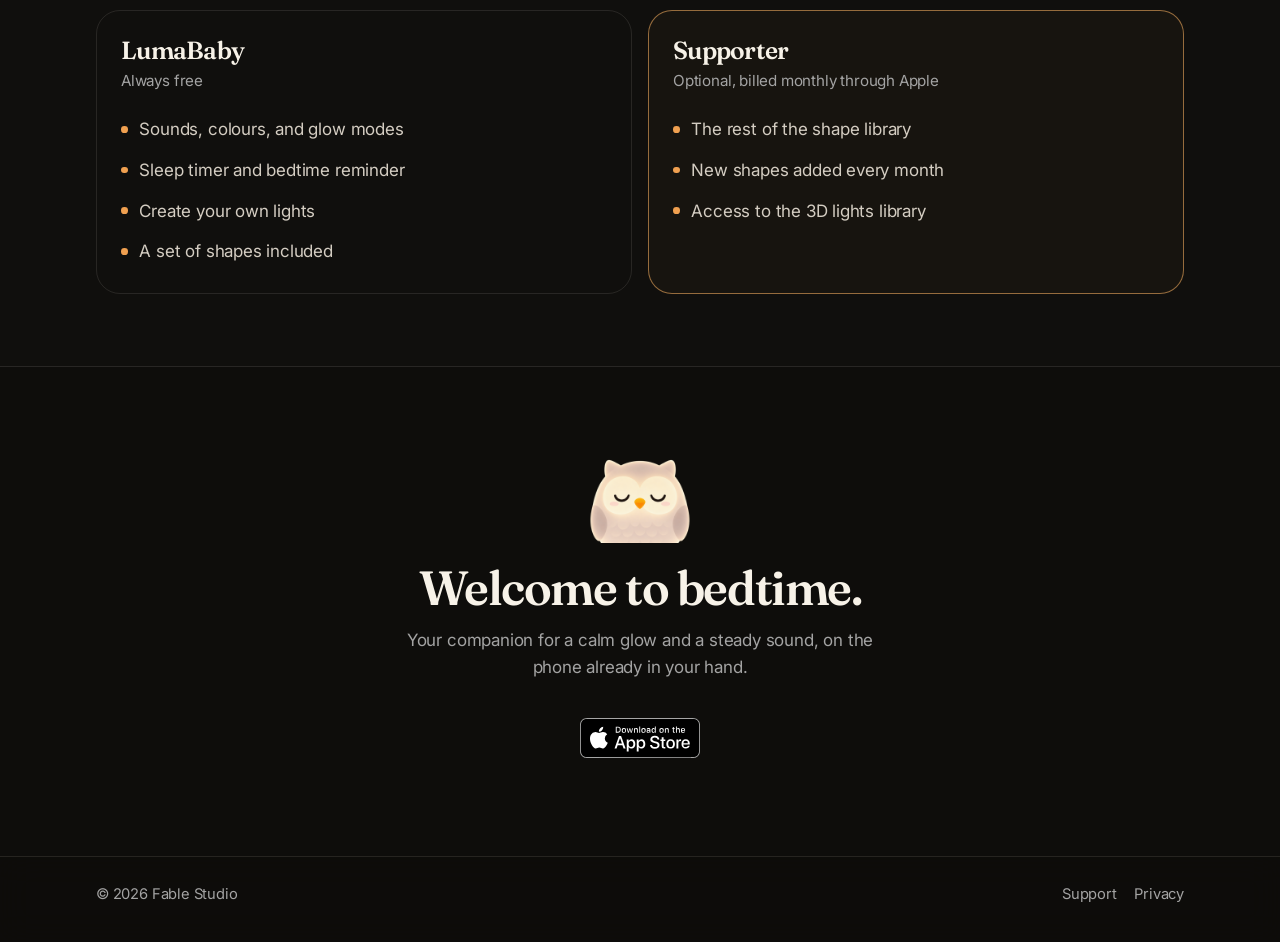
==== commit d64f4755: "Add a Support page and share the same site chrome. Parents can now find contact, subscription, and r" ====
--- a/index.html
+++ b/index.html
@@ -26,7 +26,7 @@
   <link rel="preconnect" href="https://fonts.googleapis.com">
   <link rel="preconnect" href="https://fonts.gstatic.com" crossorigin>
   <link href="https://fonts.googleapis.com/css2?family=Fraunces:opsz,wght@9..144,500;9..144,600;9..144,700&family=Playwrite+MX:wght@100..400&family=Inter:wght@400;500;600&display=swap" rel="stylesheet">
-  <link rel="stylesheet" href="css/styles.css?v=rwd7">
+  <link rel="stylesheet" href="css/styles.css?v=rwd11">
 </head>
 <body>
   <a class="skip" href="#main">Skip to content</a>
@@ -37,6 +37,7 @@
         <span class="wordmark-text">LumaBaby</span>
       </a>
       <nav class="nav-links" aria-label="Primary">
+        <a href="support/">Support</a>
         <a href="privacy/">Privacy</a>
         <a class="as-badge as-badge-nav" href="https://apps.apple.com/app/id6811007773" aria-label="Download on the App Store">
           <img src="images/download-on-the-app-store.svg" width="120" height="40" alt="">
@@ -208,8 +209,8 @@
     <div class="wrap footer-row">
       <span>© 2026 Fable Studio</span>
       <nav aria-label="Footer">
-        <a href="privacy/">Privacy Policy</a>
-        <a href="mailto:support@fablestudio.app">support@fablestudio.app</a>
+        <a href="support/">Support</a>
+        <a href="privacy/">Privacy</a>
       </nav>
     </div>
   </footer>
--- a/css/styles.css
+++ b/css/styles.css
@@ -703,6 +703,32 @@
   margin-top: 0.2rem;
 }
 
+.lost {
+  display: flex;
+  align-items: center;
+  min-height: calc(100vh - 10rem);
+  padding: 4rem 0;
+  text-align: center;
+}
+
+.lost .wrap {
+  display: flex;
+  flex-direction: column;
+  align-items: center;
+}
+
+.lost h1 {
+  max-width: none;
+  margin: 0 0 0.8rem;
+  font-size: clamp(2.2rem, 5vw, 3.6rem);
+}
+
+.lost p {
+  margin: 0 auto 1.6rem;
+  max-width: 28rem;
+  color: var(--muted);
+}
+
 .site-footer {
   border-top: 1px solid var(--line);
   padding: 1.6rem 0 2.2rem;
@@ -761,12 +787,87 @@
   color: #d9d2c6;
 }
 
+.support {
+  padding: 3.5rem 0 5rem;
+}
+
+.support h1 {
+  max-width: 14ch;
+  font-size: clamp(2.6rem, 7vw, 4.6rem);
+}
+
+.support .lede {
+  max-width: 38rem;
+  margin-bottom: 2.4rem;
+}
+
+.help-grid {
+  display: grid;
+  grid-template-columns: 1fr 1fr;
+  gap: 1rem;
+  margin-bottom: 1rem;
+}
+
+.help-card {
+  padding: 1.6rem 1.5rem 1.7rem;
+  border: 1px solid var(--line);
+  border-radius: var(--radius);
+  background: var(--bg-raise);
+}
+
+.help-label {
+  margin: 0 0 0.7rem;
+  color: var(--peach);
+  font-size: 0.72rem;
+  font-weight: 600;
+  letter-spacing: 0.14em;
+  text-transform: uppercase;
+}
+
+.help-card h2 {
+  margin: 0 0 0.7rem;
+  font-size: 1.7rem;
+}
+
+.help-card p {
+  margin: 0 0 0.9rem;
+  color: #d4cdc2;
+}
+
+.help-card .btn {
+  margin-top: 0.4rem;
+}
+
+.restore {
+  padding: 1.6rem 1.5rem 1.7rem;
+  border: 1px solid var(--line);
+  border-radius: var(--radius);
+  background: var(--bg-raise);
+}
+
+.restore h2 {
+  margin: 0 0 0.55rem;
+  font-size: 1.55rem;
+}
+
+.restore p {
+  margin: 0;
+  max-width: 40rem;
+  color: #d4cdc2;
+}
+
+.restore strong {
+  color: var(--cream);
+  font-weight: 600;
+}
+
 @media (max-width: 860px) {
   .hero-grid,
   .story-phones,
   .pricing,
   .features,
-  .light-grid {
+  .light-grid,
+  .help-grid {
     grid-template-columns: 1fr;
   }
 
